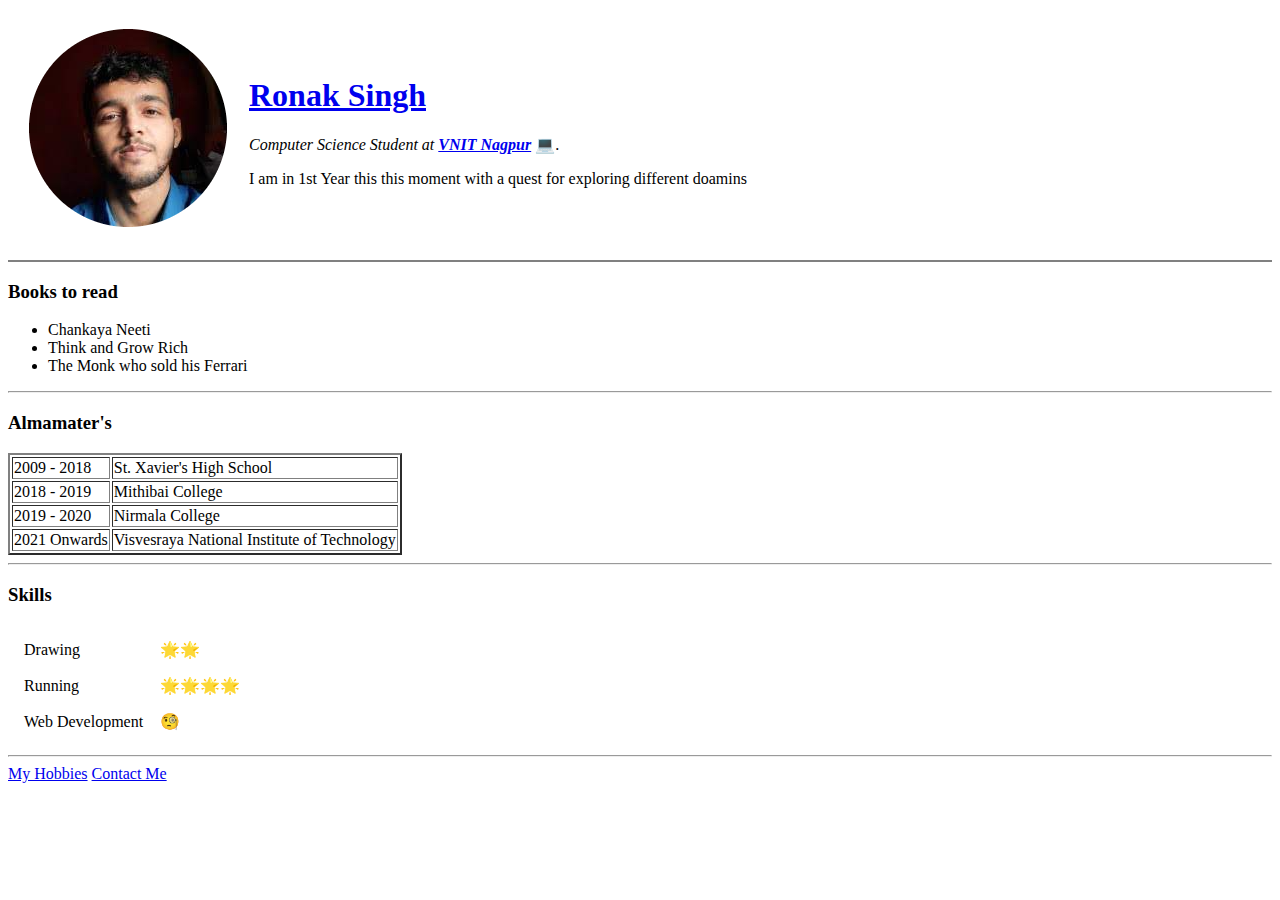
==== index.html @ 8d577b21 "Add files via upload" ====
<!DOCTYPE html>
<html lang="en">
  <head>
    <meta charset="UTF-8" />
    <meta http-equiv="X-UA-Compatible" content="IE=edge" />
    <meta name="viewport" content="width=device-width, initial-scale=1.0" />
    <title>Ronak's Personal Site</title>
  </head>
  <body>
    <table cellspacing="20">
      <tr>
        <td>
          <img src="ronak.png" alt="ronaks's image" />
        </td>
        <td>
          <h1>
            <a
              href="https://www.linkedin.com/in/ronak-singh-59656a236/"
              type="_blank"
              >Ronak Singh</a
            >
          </h1>
          <p>
            <em>
              Computer Science Student at
              <strong
                ><a href="https://vnit.ac.in/" target="_blank">VNIT Nagpur</a>
              </strong></em
            >💻.
          </p>
          <p>
            I am in 1st Year this this moment with a quest for exploring
            different doamins
          </p>
        </td>
      </tr>
    </table>

    <hr size="2" noshade />
    <h3>Books to read</h3>
    <ul>
      <li>Chankaya Neeti</li>
      <li>Think and Grow Rich</li>
      <li>The Monk who sold his Ferrari</li>
    </ul>
    <hr />
    <h3>Almamater's</h3>
    <table border="2">
      <tr>
        <td>2009 - 2018</td>
        <td>St. Xavier's High School</td>
      </tr>
      <tr>
        <td>2018 - 2019</td>
        <td>Mithibai College</td>
      </tr>
      <tr>
        <td>2019 - 2020</td>
        <td>Nirmala College</td>
      </tr>
      <tr>
        <td>2021 Onwards</td>
        <td>Visvesraya National Institute of Technology</td>
      </tr>
    </table>
    <hr />
    <h3>Skills</h3>
    <table cellspacing="15">
      <tr>
        <td>Drawing</td>
        <td>🌟🌟</td>
      </tr>
      <tr>
        <td>Running</td>
        <td>🌟🌟🌟🌟</td>
      </tr>
      <tr>
        <td>Web Development</td>
        <td>🧐</td>
      </tr>
    </table>

    <hr />
    <a href="hobbies.html" target="_blank">My Hobbies</a>
    <a href="contact-me.html" target="_blank">Contact Me</a>
  </body>
</html>
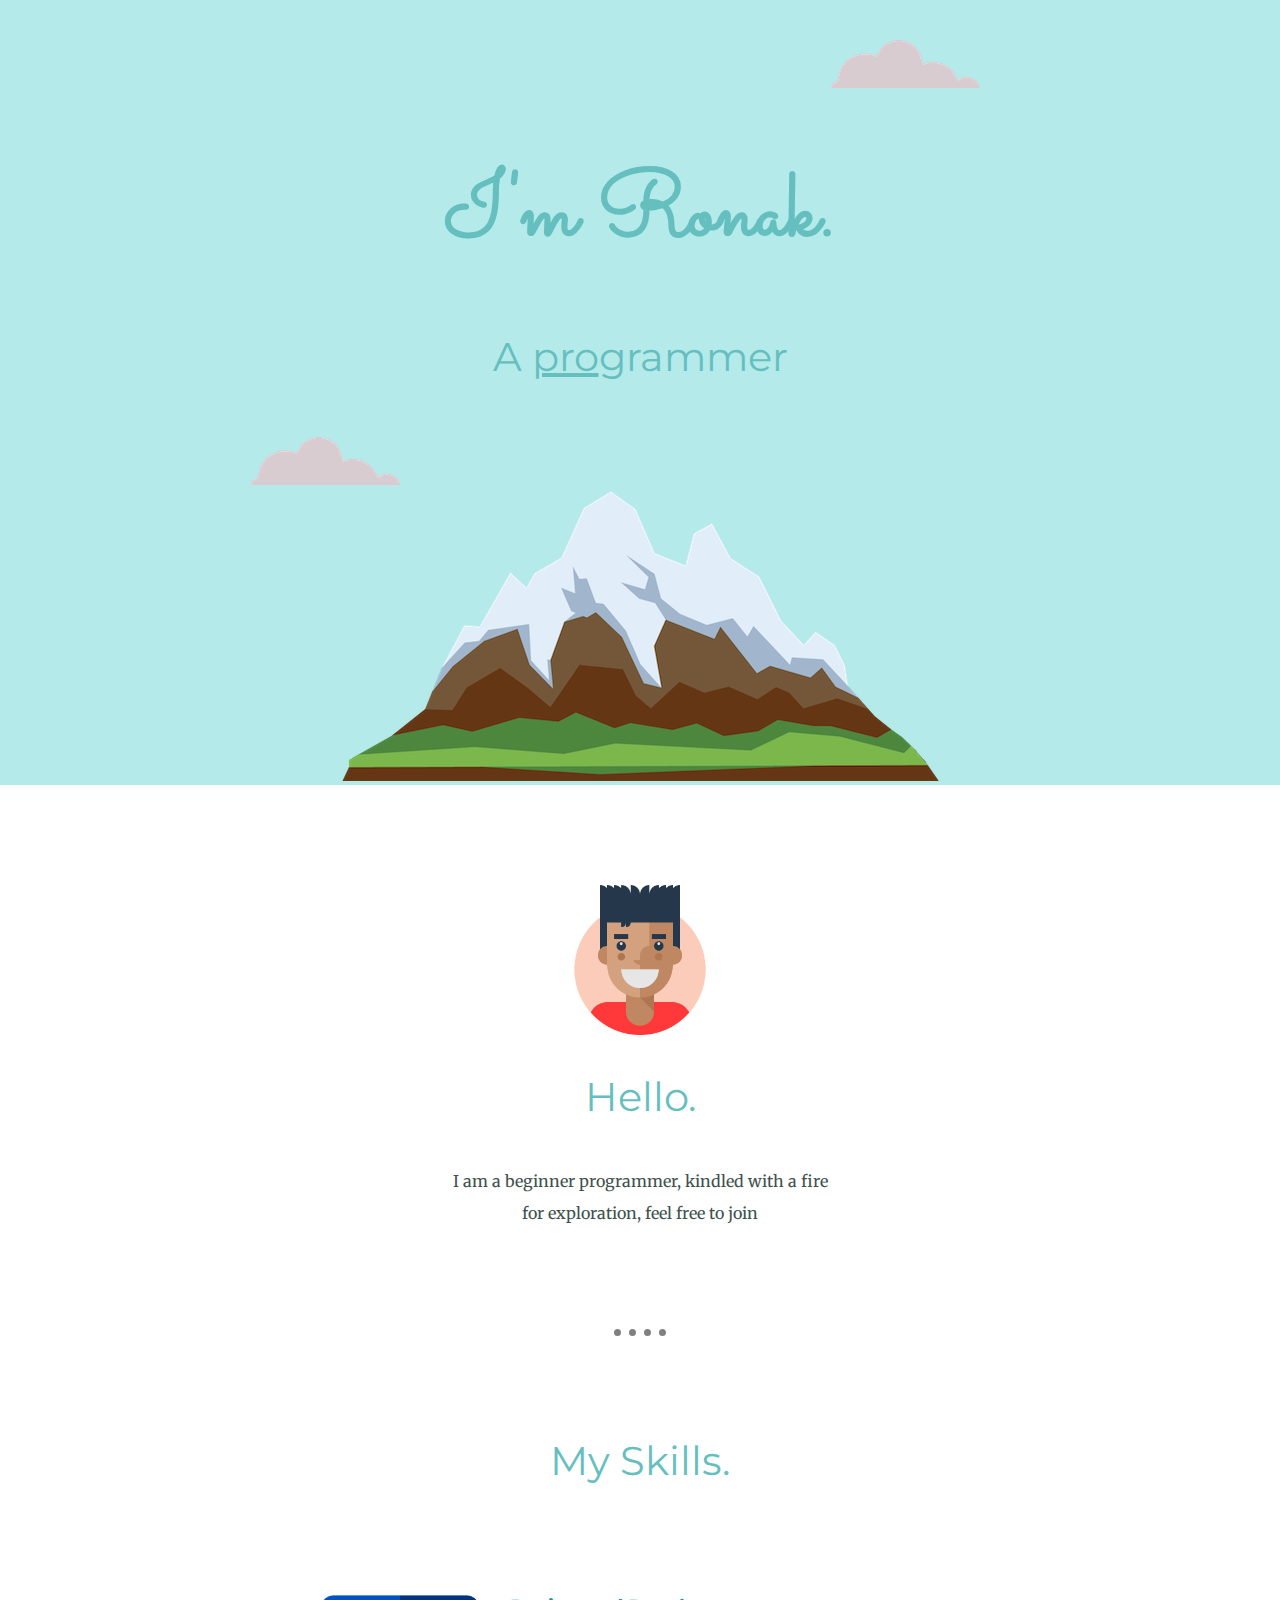
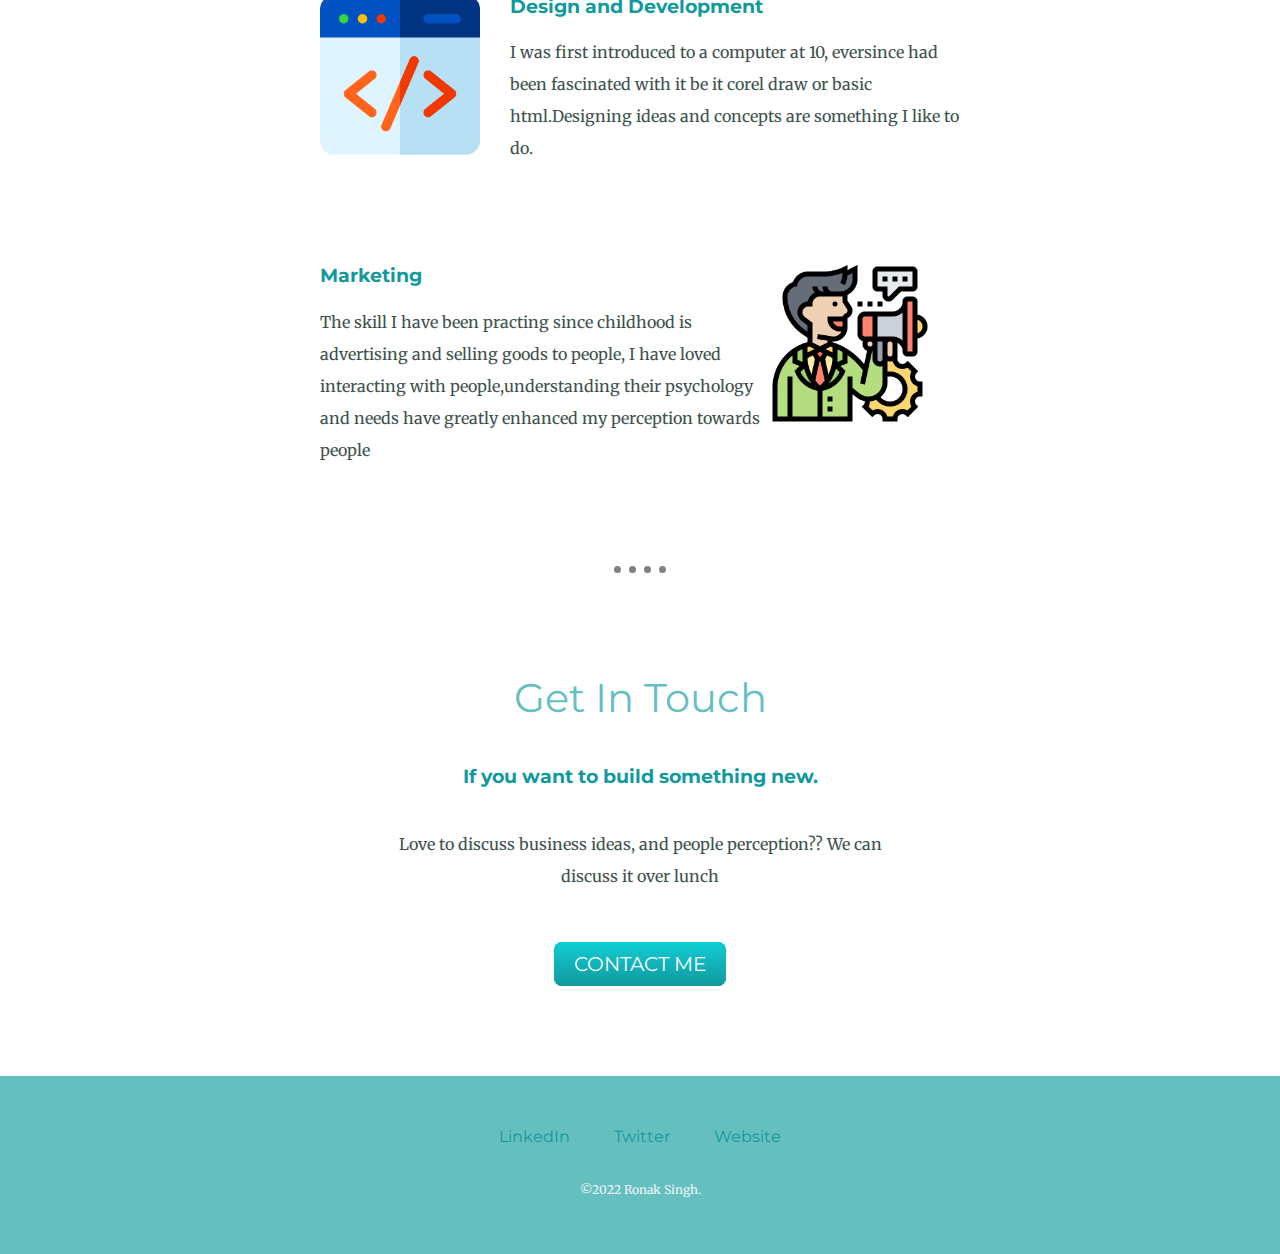
==== commit f0c2c50f: "Add files via upload" ====
--- a/index.html
+++ b/index.html
@@ -4,84 +4,77 @@
     <meta charset="UTF-8" />
     <meta http-equiv="X-UA-Compatible" content="IE=edge" />
     <meta name="viewport" content="width=device-width, initial-scale=1.0" />
-    <title>Ronak's Personal Site</title>
+    <link rel="stylesheet" href="css/styles.css" />
+    <link rel="icon" href="images/favicon.png" />
+    <link rel="preconnect" href="https://fonts.googleapis.com" />
+    <link rel="preconnect" href="https://fonts.gstatic.com" crossorigin />
+    <link
+      href="https://fonts.googleapis.com/css2?family=Merriweather:ital@1&family=Montserrat&family=Sacramento&display=swap"
+      rel="stylesheet"
+    />
+    <title>Ronak Singh</title>
   </head>
   <body>
-    <table cellspacing="20">
-      <tr>
-        <td>
-          <img src="ronak.png" alt="ronaks's image" />
-        </td>
-        <td>
-          <h1>
-            <a
-              href="https://www.linkedin.com/in/ronak-singh-59656a236/"
-              type="_blank"
-              >Ronak Singh</a
-            >
-          </h1>
+    <div class="top-container">
+      <img class="cloud-top" src="images/cloud.png" alt="cloud" />
+      <h1>I'm Ronak.</h1>
+      <h2>A <span class="pro">pro</span>grammer</h2>
+      <img class="cloud-bottom" src="images/cloud.png" alt="cloud" />
+      <img src="images/mountain.png" alt="cloud" />
+    </div>
+    <div class="middle-container">
+      <div class="profile">
+        <img class="face" src="images/happy-face.png" alt="ronak" />
+        <h2>Hello.</h2>
+        <p class="intro">
+          I am a beginner programmer, kindled with a fire for exploration, feel
+          free to join
+        </p>
+      </div>
+      <hr />
+      <div class="skills">
+        <h2>My Skills.</h2>
+        <div class="skill-row">
+          <img
+            class="skill1"
+            src="images/web-development.png"
+            alt="web-development"
+          />
+          <h3>Design and Development</h3>
           <p>
-            <em>
-              Computer Science Student at
-              <strong
-                ><a href="https://vnit.ac.in/" target="_blank">VNIT Nagpur</a>
-              </strong></em
-            >💻.
+            I was first introduced to a computer at 10, eversince had been
+            fascinated with it be it corel draw or basic html.Designing ideas
+            and concepts are something I like to do.
           </p>
+        </div>
+        <div class="skill-row">
+          <img class="skill2" src="images/advertising.png" alt="marketing" />
+          <h3>Marketing</h3>
           <p>
-            I am in 1st Year this this moment with a quest for exploring
-            different doamins
+            The skill I have been practing since childhood is advertising and
+            selling goods to people, I have loved interacting with
+            people,understanding their psychology and needs have greatly
+            enhanced my perception towards people
           </p>
-        </td>
-      </tr>
-    </table>
+        </div>
+      </div>
+      <hr />
+      <div class="contact-me">
+        <h2>Get In Touch</h2>
+        <h3>If you want to build something new.</h3>
+        <p class="contact-message">
+          Love to discuss business ideas, and people perception?? We can discuss
+          it over lunch
+        </p>
+        <a class="btn" href="mailto:ronaksinghhemlata2@email.com">CONTACT ME</a>
+      </div>
+    </div>
 
-    <hr size="2" noshade />
-    <h3>Books to read</h3>
-    <ul>
-      <li>Chankaya Neeti</li>
-      <li>Think and Grow Rich</li>
-      <li>The Monk who sold his Ferrari</li>
-    </ul>
-    <hr />
-    <h3>Almamater's</h3>
-    <table border="2">
-      <tr>
-        <td>2009 - 2018</td>
-        <td>St. Xavier's High School</td>
-      </tr>
-      <tr>
-        <td>2018 - 2019</td>
-        <td>Mithibai College</td>
-      </tr>
-      <tr>
-        <td>2019 - 2020</td>
-        <td>Nirmala College</td>
-      </tr>
-      <tr>
-        <td>2021 Onwards</td>
-        <td>Visvesraya National Institute of Technology</td>
-      </tr>
-    </table>
-    <hr />
-    <h3>Skills</h3>
-    <table cellspacing="15">
-      <tr>
-        <td>Drawing</td>
-        <td>🌟🌟</td>
-      </tr>
-      <tr>
-        <td>Running</td>
-        <td>🌟🌟🌟🌟</td>
-      </tr>
-      <tr>
-        <td>Web Development</td>
-        <td>🧐</td>
-      </tr>
-    </table>
-
-    <hr />
-    <a href="hobbies.html" target="_blank">My Hobbies</a>
-    <a href="contact-me.html" target="_blank">Contact Me</a>
+    <div class="bottom-container">
+      <a class="footer-link" href="https://www.linkedin.com/">LinkedIn</a>
+      <a class="footer-link" href="https://twitter.com/">Twitter</a>
+      <a class="footer-link" href="https://www.appbrewery.co/">Website</a>
+      <p class="copyright">©2022 Ronak Singh.</p>
+    </div>
   </body>
 </html>
--- a/css/styles.css
+++ b/css/styles.css
@@ -0,0 +1,128 @@
+body {
+  margin: 0;
+  text-align: center;
+  font-family: "Merriweather", serif;
+  color: #40514e;
+}
+h1 {
+  margin: 50px auto 50px auto;
+  font-family: "Sacramento", cursive;
+  font-size: 5.625rem;
+  color: #66bfbf;
+}
+h2 {
+  font-family: "Montserrat", sans-serif;
+  font-size: 2.5rem;
+  color: #66bfbf;
+  font-weight: normal;
+  padding-bottom: 10px;
+}
+h3 {
+  font-family: "Montserrat", sans-serif;
+  color: #11999e;
+}
+.top-container {
+  background-color: #b5eaea;
+  padding-top: 100px;
+  position: relative;
+}
+.middle-container {
+  margin: 100px 0;
+}
+.bottom-container {
+  background-color: #66bfbf;
+  padding: 50px 0 20px;
+}
+a {
+  color: #11999e;
+  font-family: "Montserrat", sans-serif;
+  margin: 10px 20px;
+  text-decoration: none;
+}
+.pro {
+  text-decoration: underline;
+}
+.cloud-top {
+  position: absolute;
+  right: 300px;
+  top: 40px;
+}
+.cloud-bottom {
+  position: absolute;
+  left: 250px;
+  bottom: 300px;
+}
+.face {
+  width: 150px;
+}
+.skill1 {
+  width: 25%;
+  float: left;
+  margin-right: 30px;
+}
+.skill2 {
+  width: 25%;
+  float: right;
+  margin-right: 30px;
+}
+a {
+  color: #11999e;
+}
+a:hover {
+  color: #eaf6f6;
+}
+.copyright {
+  color: #eaf6f6;
+  font-size: 0.75rem;
+  padding: 20px 0;
+}
+.skill-row {
+  width: 50%;
+  text-align: left;
+
+  margin: 100px auto 100px auto;
+}
+p {
+  line-height: 2;
+}
+hr {
+  border-style: dotted none none;
+  border-color: gray;
+  width: 4%;
+  border-width: 7px;
+  margin: 100px auto;
+}
+.intro {
+  width: 30%;
+  margin: auto;
+}
+.contact-message {
+  width: 40%;
+  margin: 40px auto 60px;
+}
+.btn {
+  background: #11cdd4;
+  background-image: -webkit-linear-gradient(top, #11cdd4, #11999e);
+  background-image: -moz-linear-gradient(top, #11cdd4, #11999e);
+  background-image: -ms-linear-gradient(top, #11cdd4, #11999e);
+  background-image: -o-linear-gradient(top, #11cdd4, #11999e);
+  background-image: linear-gradient(to bottom, #11cdd4, #11999e);
+  -webkit-border-radius: 8;
+  -moz-border-radius: 8;
+  border-radius: 8px;
+  font-family: "Montserrat", sans-serif;
+  color: #ffffff;
+  font-size: 20px;
+  padding: 10px 20px 10px 20px;
+  text-decoration: none;
+}
+
+.btn:hover {
+  background: #30e3cb;
+  background-image: -webkit-linear-gradient(top, #30e3cb, #2bc4ad);
+  background-image: -moz-linear-gradient(top, #30e3cb, #2bc4ad);
+  background-image: -ms-linear-gradient(top, #30e3cb, #2bc4ad);
+  background-image: -o-linear-gradient(top, #30e3cb, #2bc4ad);
+  background-image: linear-gradient(to bottom, #30e3cb, #2bc4ad);
+  text-decoration: none;
+}
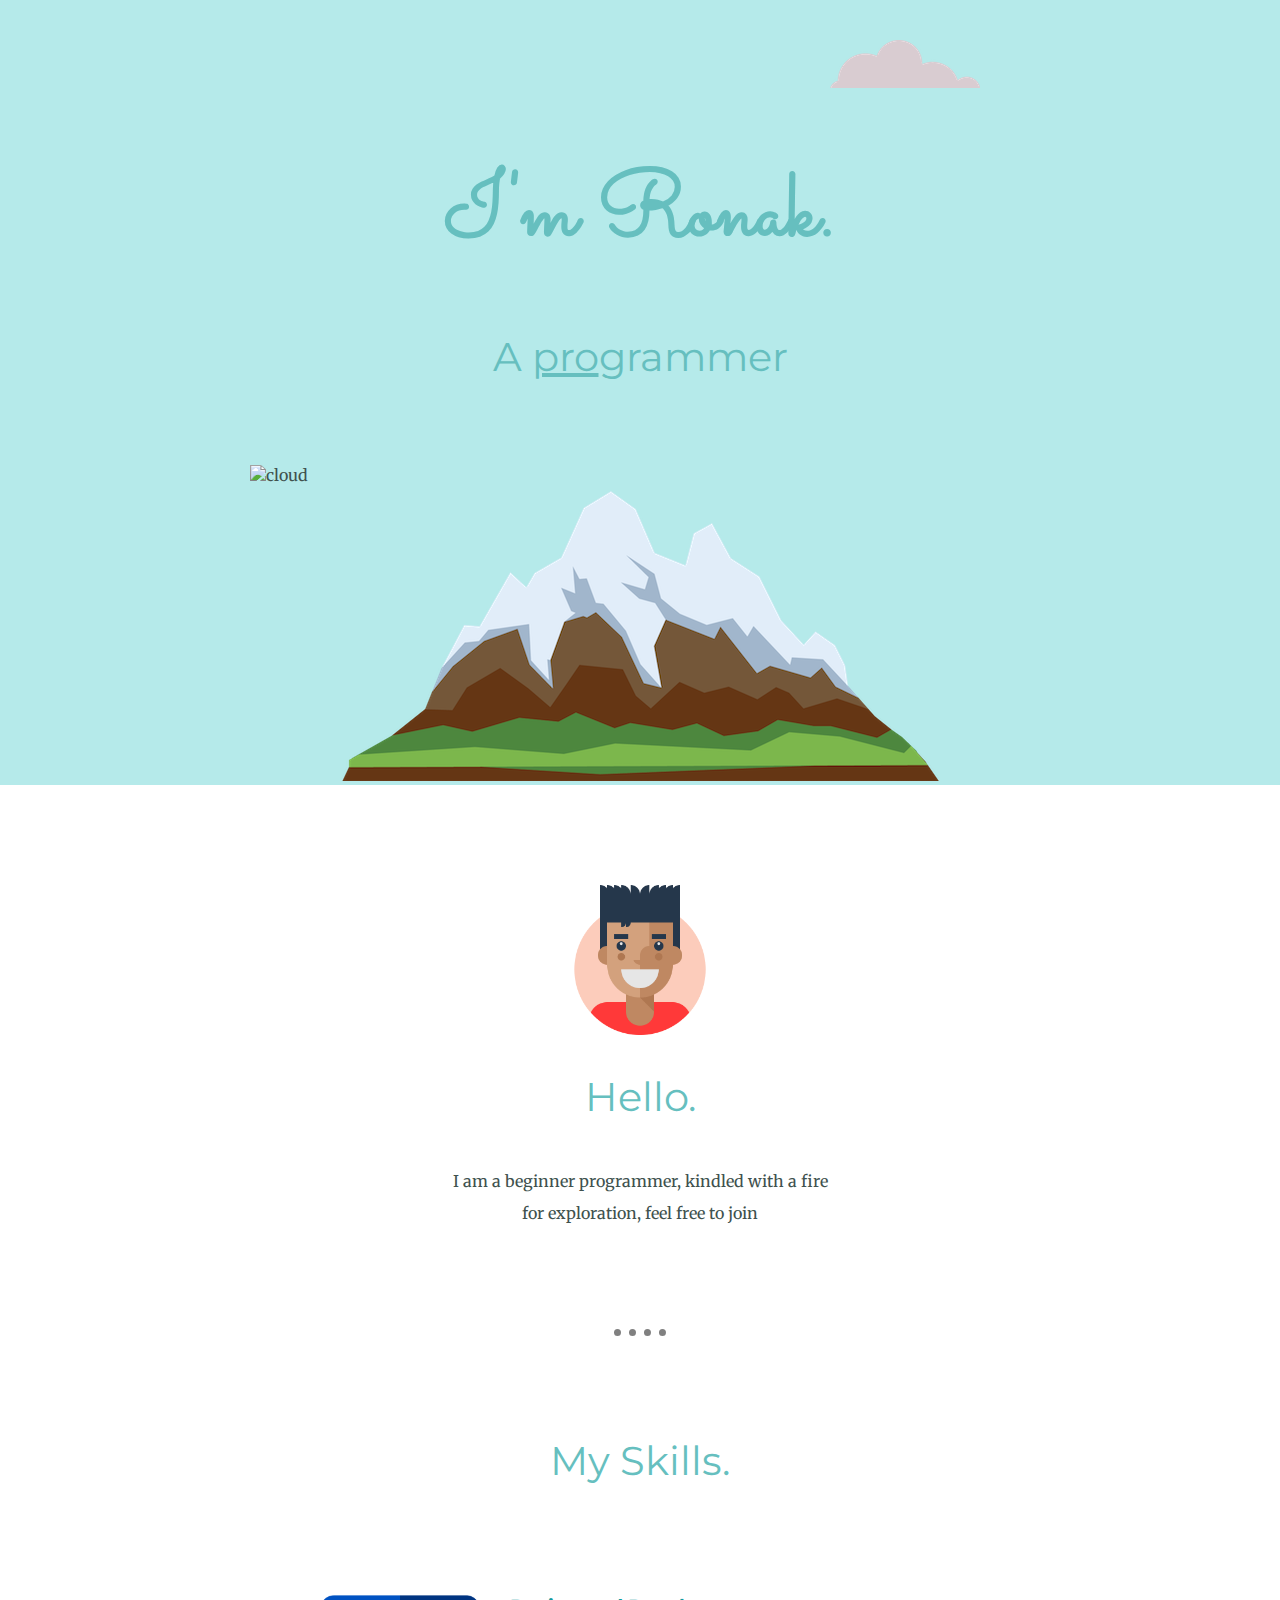
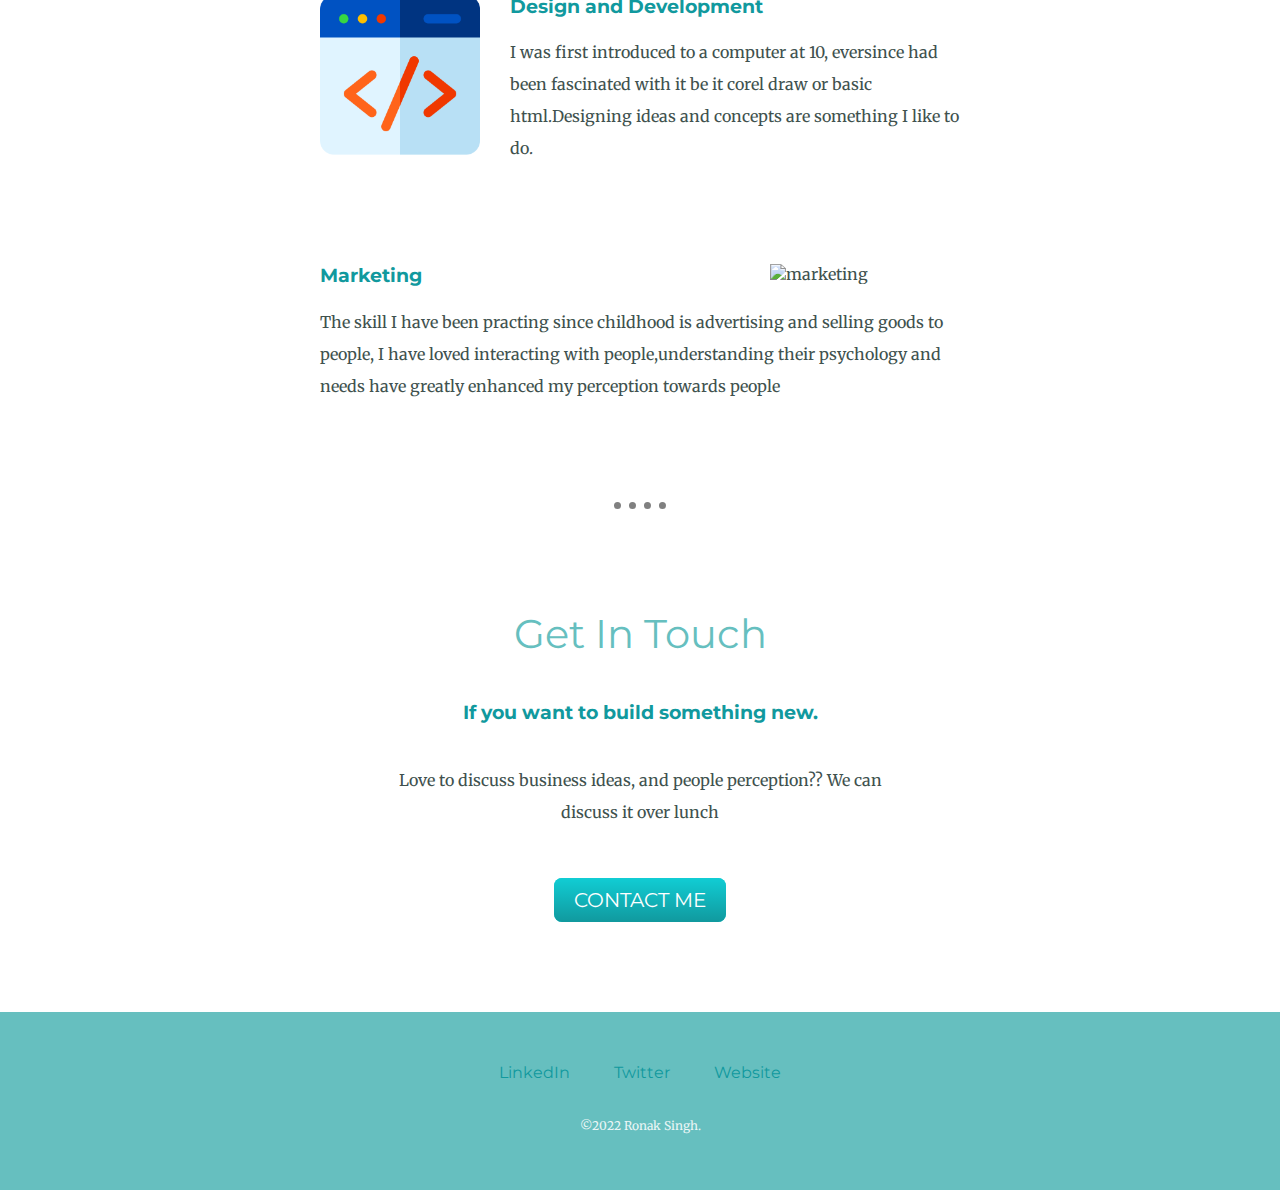
==== commit 3697bd3d: "Update index.html" ====
--- a/index.html
+++ b/index.html
@@ -4,8 +4,8 @@
     <meta charset="UTF-8" />
     <meta http-equiv="X-UA-Compatible" content="IE=edge" />
     <meta name="viewport" content="width=device-width, initial-scale=1.0" />
-    <link rel="stylesheet" href="css/styles.css" />
-    <link rel="icon" href="images/favicon.png" />
+    <link rel="stylesheet" href="styles.css" />
+    <link rel="icon" href="favicon.png" />
     <link rel="preconnect" href="https://fonts.googleapis.com" />
     <link rel="preconnect" href="https://fonts.gstatic.com" crossorigin />
     <link
@@ -16,15 +16,15 @@
   </head>
   <body>
     <div class="top-container">
-      <img class="cloud-top" src="images/cloud.png" alt="cloud" />
+      <img class="cloud-top" src="cloud.png" alt="cloud" />
       <h1>I'm Ronak.</h1>
       <h2>A <span class="pro">pro</span>grammer</h2>
       <img class="cloud-bottom" src="images/cloud.png" alt="cloud" />
-      <img src="images/mountain.png" alt="cloud" />
+      <img src="mountain.png" alt="cloud" />
     </div>
     <div class="middle-container">
       <div class="profile">
-        <img class="face" src="images/happy-face.png" alt="ronak" />
+        <img class="face" src="happy-face.png" alt="ronak" />
         <h2>Hello.</h2>
         <p class="intro">
           I am a beginner programmer, kindled with a fire for exploration, feel
@@ -37,7 +37,7 @@
         <div class="skill-row">
           <img
             class="skill1"
-            src="images/web-development.png"
+            src="web-development.png"
             alt="web-development"
           />
           <h3>Design and Development</h3>
--- a/styles.css
+++ b/styles.css
@@ -0,0 +1,128 @@
+body {
+  margin: 0;
+  text-align: center;
+  font-family: "Merriweather", serif;
+  color: #40514e;
+}
+h1 {
+  margin: 50px auto 50px auto;
+  font-family: "Sacramento", cursive;
+  font-size: 5.625rem;
+  color: #66bfbf;
+}
+h2 {
+  font-family: "Montserrat", sans-serif;
+  font-size: 2.5rem;
+  color: #66bfbf;
+  font-weight: normal;
+  padding-bottom: 10px;
+}
+h3 {
+  font-family: "Montserrat", sans-serif;
+  color: #11999e;
+}
+.top-container {
+  background-color: #b5eaea;
+  padding-top: 100px;
+  position: relative;
+}
+.middle-container {
+  margin: 100px 0;
+}
+.bottom-container {
+  background-color: #66bfbf;
+  padding: 50px 0 20px;
+}
+a {
+  color: #11999e;
+  font-family: "Montserrat", sans-serif;
+  margin: 10px 20px;
+  text-decoration: none;
+}
+.pro {
+  text-decoration: underline;
+}
+.cloud-top {
+  position: absolute;
+  right: 300px;
+  top: 40px;
+}
+.cloud-bottom {
+  position: absolute;
+  left: 250px;
+  bottom: 300px;
+}
+.face {
+  width: 150px;
+}
+.skill1 {
+  width: 25%;
+  float: left;
+  margin-right: 30px;
+}
+.skill2 {
+  width: 25%;
+  float: right;
+  margin-right: 30px;
+}
+a {
+  color: #11999e;
+}
+a:hover {
+  color: #eaf6f6;
+}
+.copyright {
+  color: #eaf6f6;
+  font-size: 0.75rem;
+  padding: 20px 0;
+}
+.skill-row {
+  width: 50%;
+  text-align: left;
+
+  margin: 100px auto 100px auto;
+}
+p {
+  line-height: 2;
+}
+hr {
+  border-style: dotted none none;
+  border-color: gray;
+  width: 4%;
+  border-width: 7px;
+  margin: 100px auto;
+}
+.intro {
+  width: 30%;
+  margin: auto;
+}
+.contact-message {
+  width: 40%;
+  margin: 40px auto 60px;
+}
+.btn {
+  background: #11cdd4;
+  background-image: -webkit-linear-gradient(top, #11cdd4, #11999e);
+  background-image: -moz-linear-gradient(top, #11cdd4, #11999e);
+  background-image: -ms-linear-gradient(top, #11cdd4, #11999e);
+  background-image: -o-linear-gradient(top, #11cdd4, #11999e);
+  background-image: linear-gradient(to bottom, #11cdd4, #11999e);
+  -webkit-border-radius: 8;
+  -moz-border-radius: 8;
+  border-radius: 8px;
+  font-family: "Montserrat", sans-serif;
+  color: #ffffff;
+  font-size: 20px;
+  padding: 10px 20px 10px 20px;
+  text-decoration: none;
+}
+
+.btn:hover {
+  background: #30e3cb;
+  background-image: -webkit-linear-gradient(top, #30e3cb, #2bc4ad);
+  background-image: -moz-linear-gradient(top, #30e3cb, #2bc4ad);
+  background-image: -ms-linear-gradient(top, #30e3cb, #2bc4ad);
+  background-image: -o-linear-gradient(top, #30e3cb, #2bc4ad);
+  background-image: linear-gradient(to bottom, #30e3cb, #2bc4ad);
+  text-decoration: none;
+}
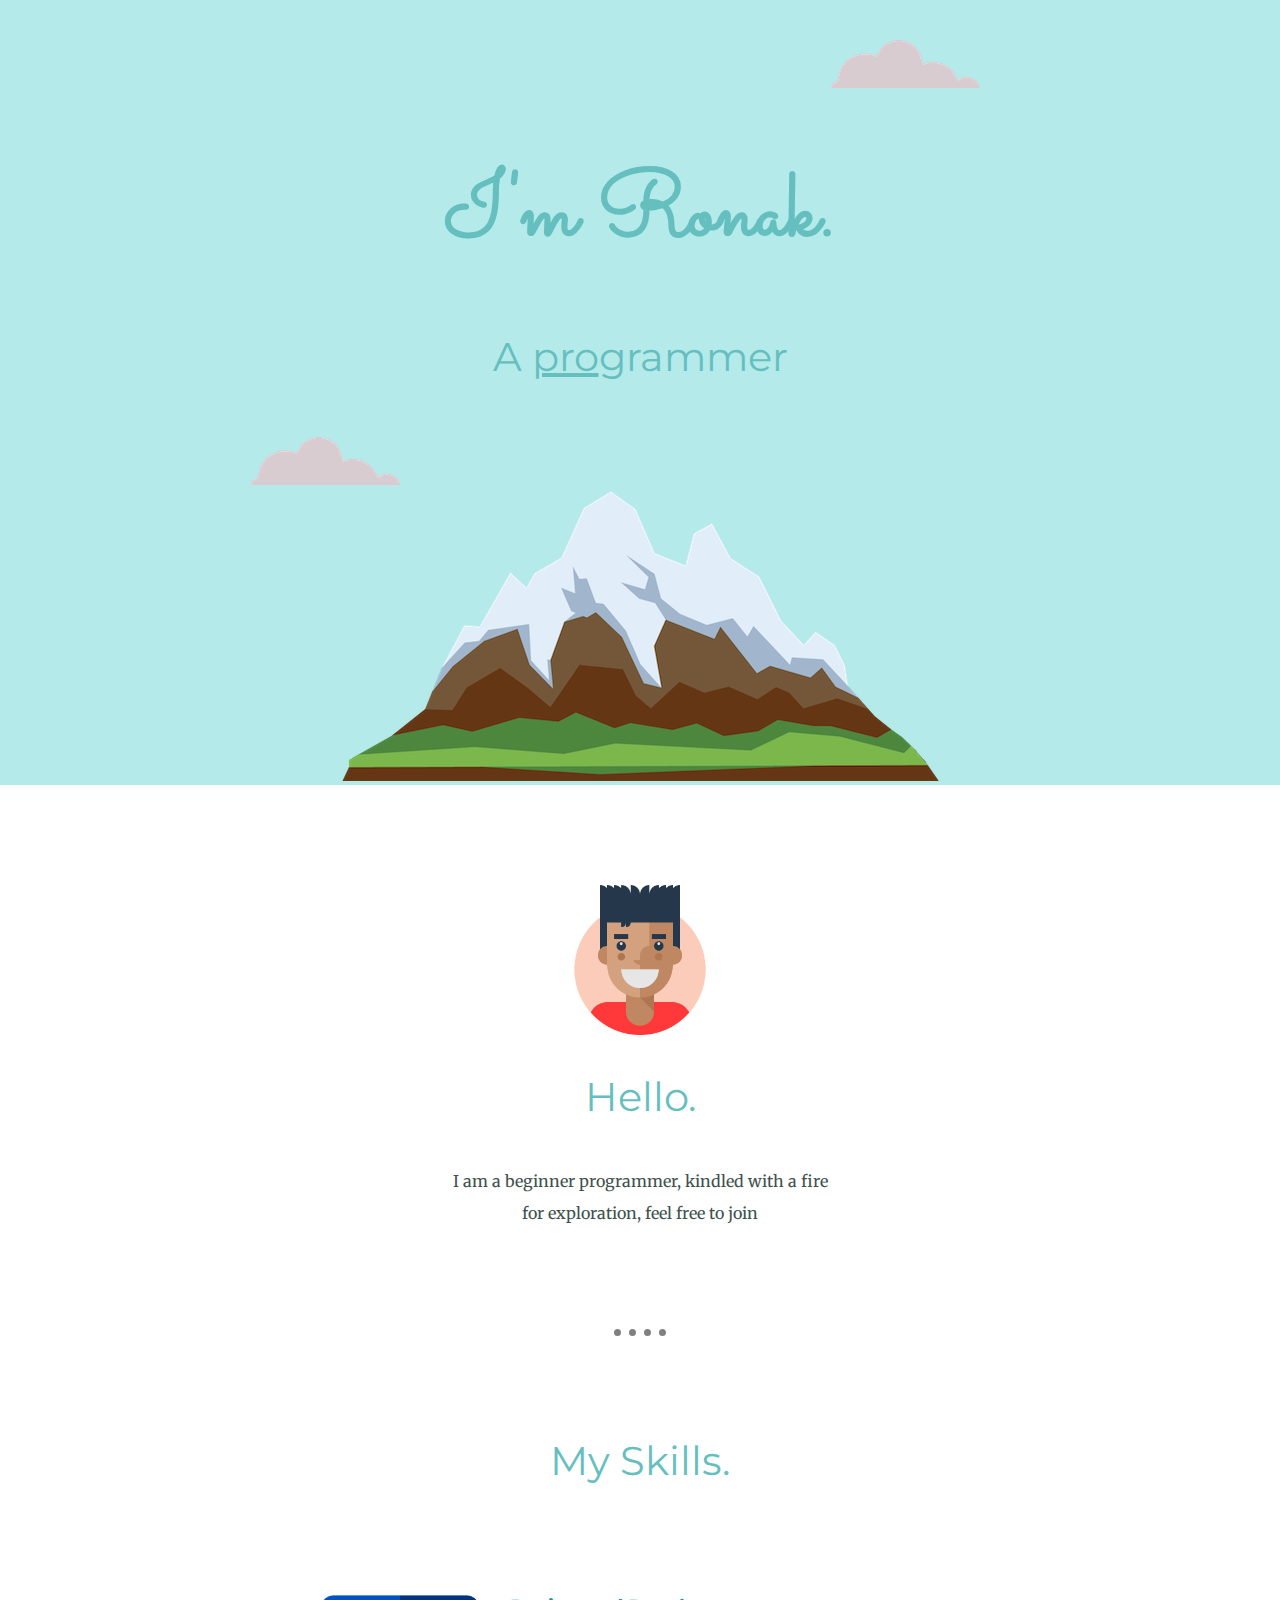
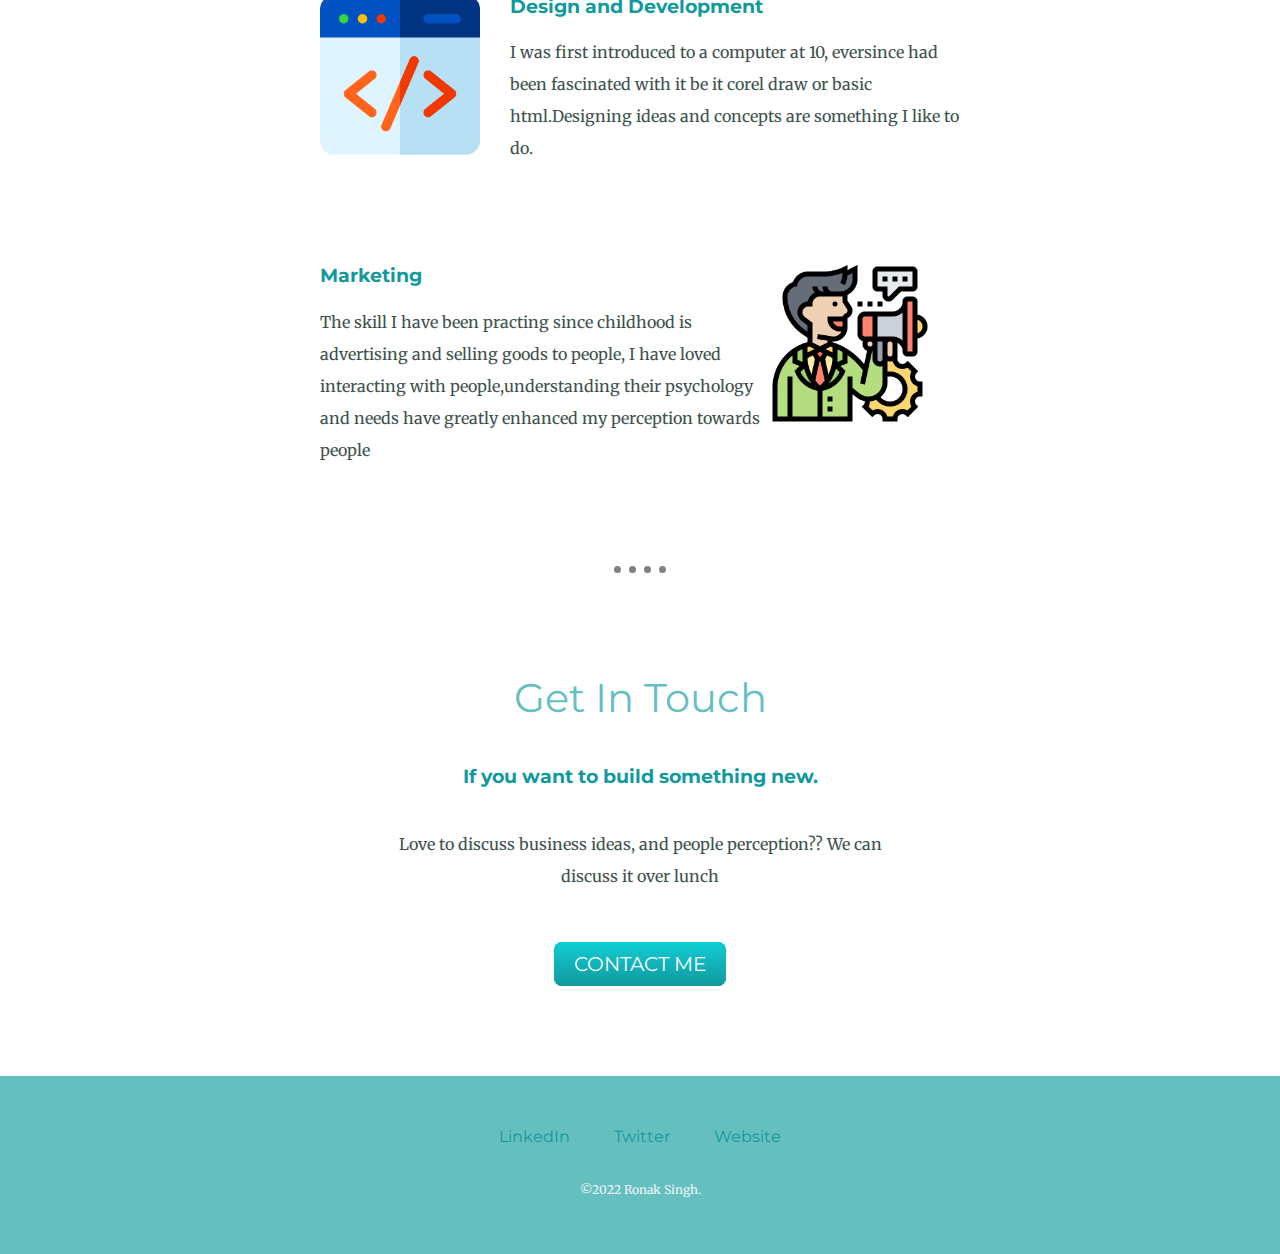
==== commit 57887c7f: "Add files via upload" ====
--- a/index.html
+++ b/index.html
@@ -19,7 +19,7 @@
       <img class="cloud-top" src="cloud.png" alt="cloud" />
       <h1>I'm Ronak.</h1>
       <h2>A <span class="pro">pro</span>grammer</h2>
-      <img class="cloud-bottom" src="images/cloud.png" alt="cloud" />
+      <img class="cloud-bottom" src="cloud.png" alt="cloud" />
       <img src="mountain.png" alt="cloud" />
     </div>
     <div class="middle-container">
@@ -35,11 +35,7 @@
       <div class="skills">
         <h2>My Skills.</h2>
         <div class="skill-row">
-          <img
-            class="skill1"
-            src="web-development.png"
-            alt="web-development"
-          />
+          <img class="skill1" src="web-development.png" alt="web-development" />
           <h3>Design and Development</h3>
           <p>
             I was first introduced to a computer at 10, eversince had been
@@ -48,7 +44,7 @@
           </p>
         </div>
         <div class="skill-row">
-          <img class="skill2" src="images/advertising.png" alt="marketing" />
+          <img class="skill2" src="advertising.png" alt="marketing" />
           <h3>Marketing</h3>
           <p>
             The skill I have been practing since childhood is advertising and
